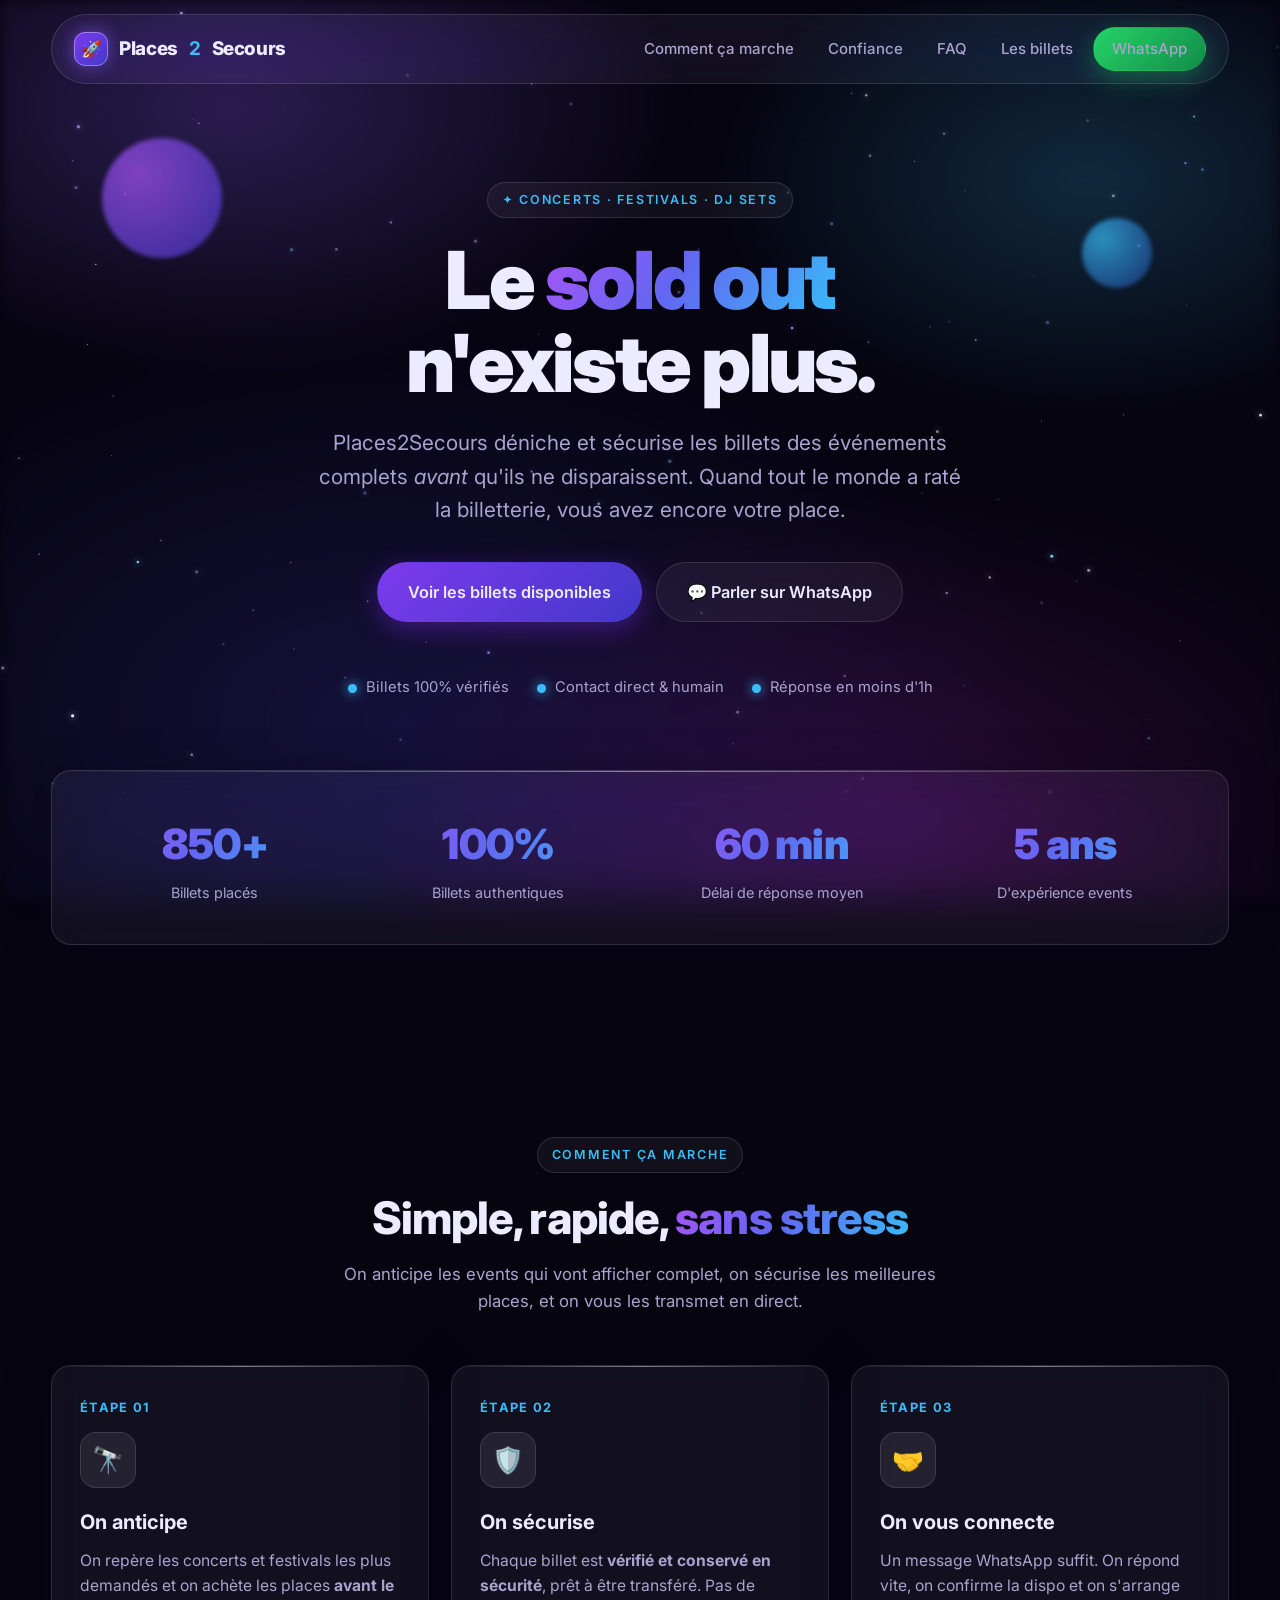
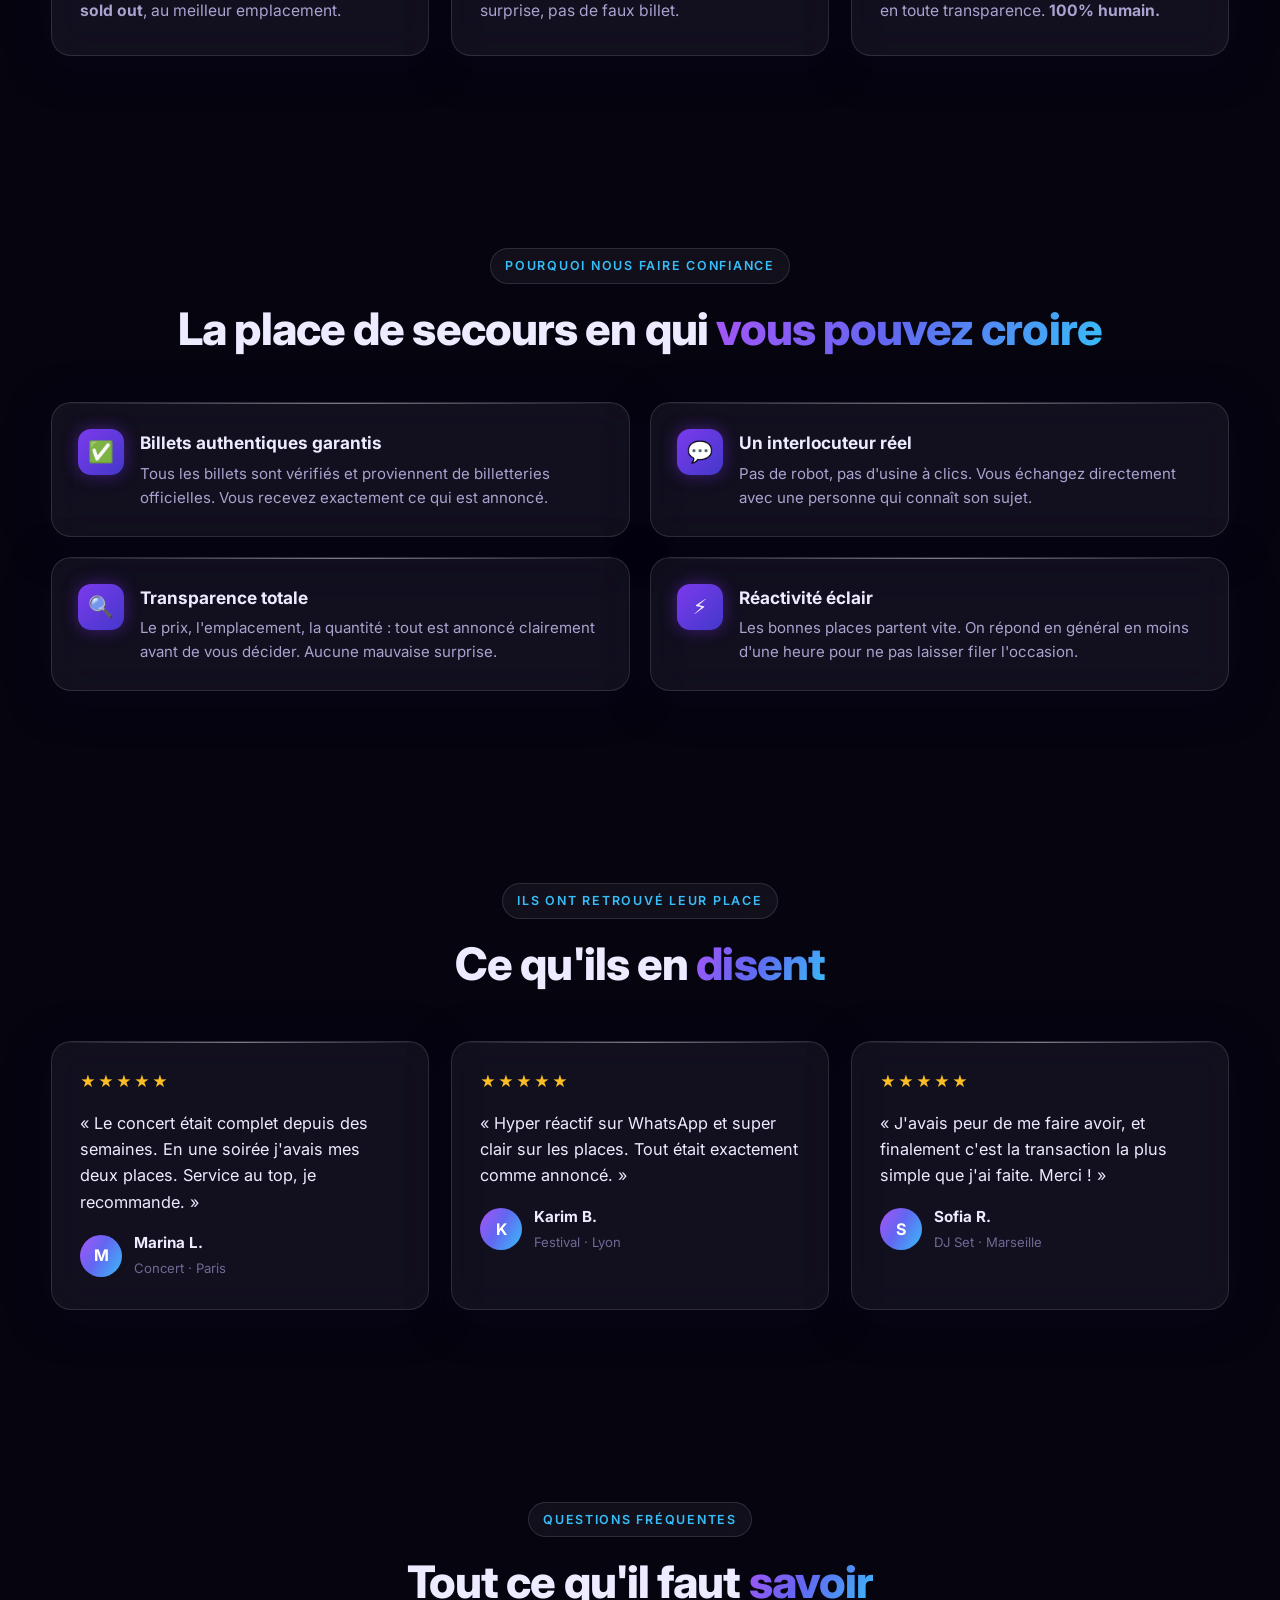
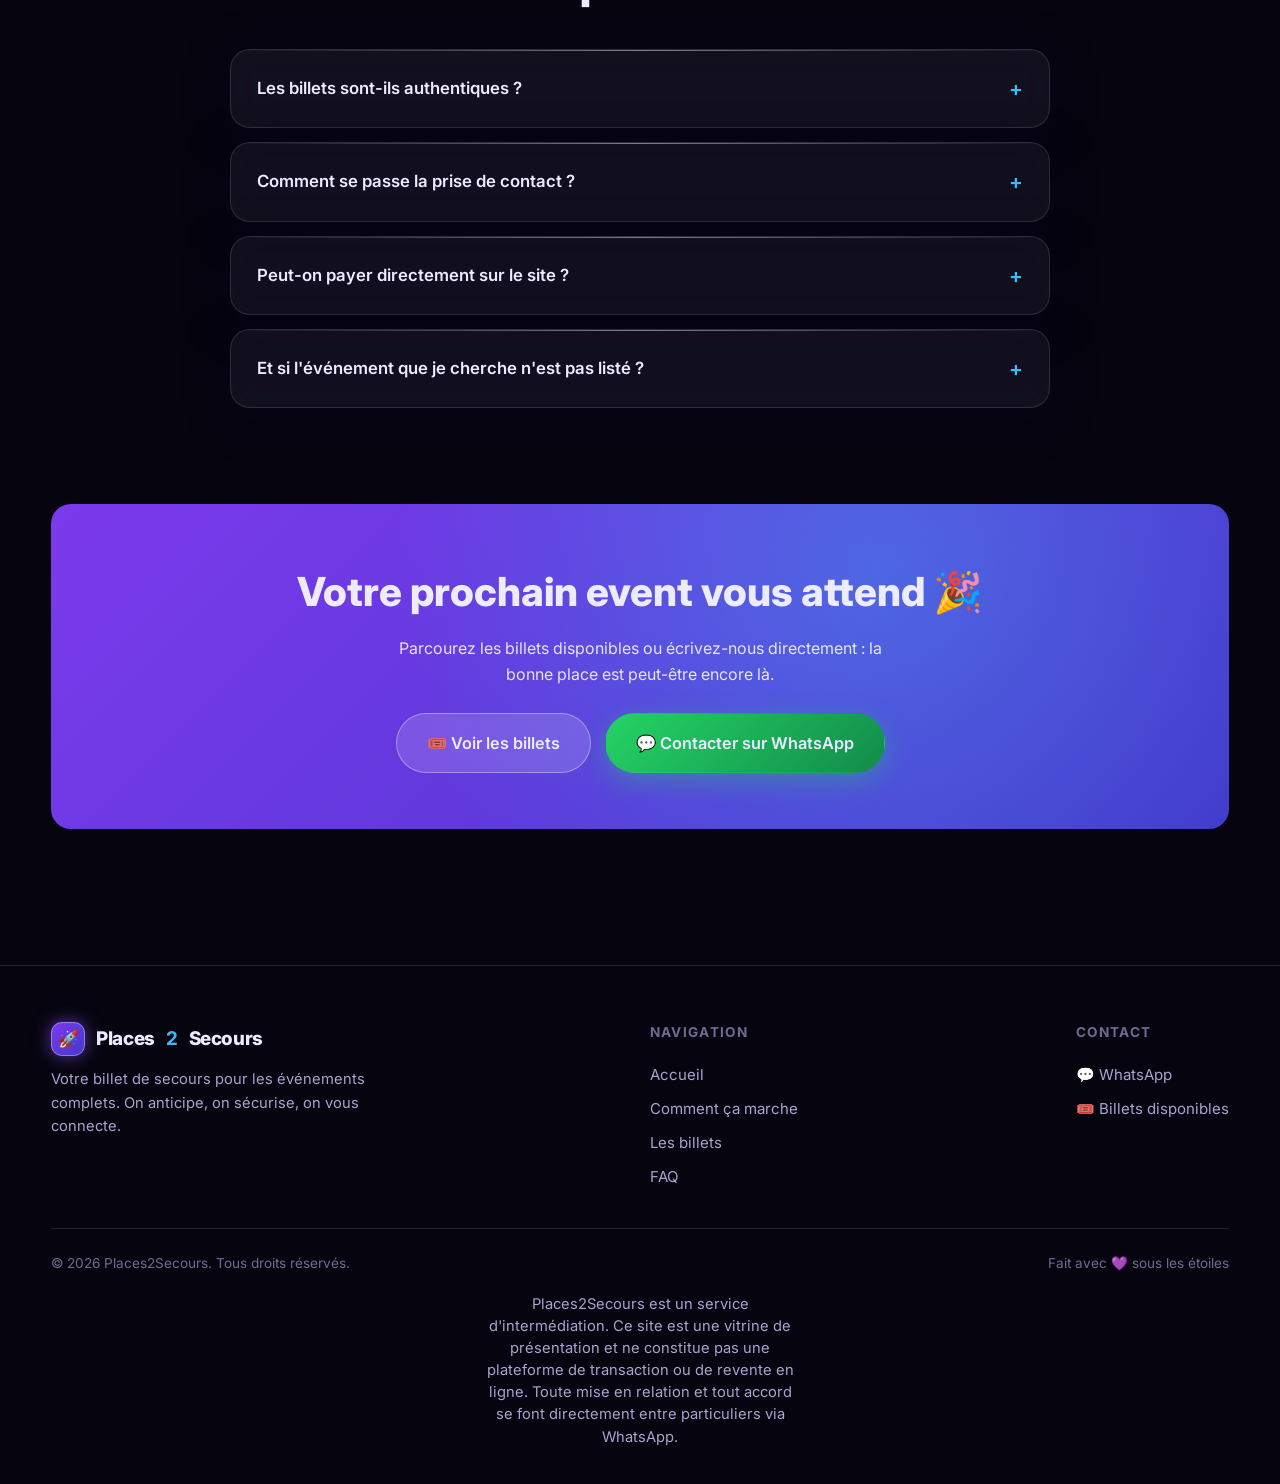
==== index.html @ 91c5e97b "Initial commit: site vitrine Places2Secours - Landing page (galaxie bleu-violet + liquid glass) - Pa" ====
<!DOCTYPE html>
<html lang="fr">
<head>
  <meta charset="UTF-8" />
  <meta name="viewport" content="width=device-width, initial-scale=1.0" />
  <title>Places2Secours — Vos billets quand c'est sold out</title>
  <meta name="description" content="Places2Secours déniche et sécurise vos billets pour les événements complets : concerts, festivals, DJ sets. Le sold out n'existe plus." />
  <link rel="preconnect" href="https://fonts.googleapis.com" />
  <link rel="preconnect" href="https://fonts.gstatic.com" crossorigin />
  <link href="https://fonts.googleapis.com/css2?family=Inter:wght@400;500;600;700;800;900&display=swap" rel="stylesheet" />
  <link rel="stylesheet" href="css/style.css" />
</head>
<body>
  <!-- Décor galaxie -->
  <canvas id="starfield"></canvas>
  <div class="nebula"></div>
  <div id="cursor-glow"></div>

  <!-- Navbar -->
  <header class="nav">
    <div class="wrap">
      <div class="nav-inner">
        <a href="index.html" class="brand">
          <span class="logo">🚀</span> Places<b>2</b>Secours
        </a>
        <nav class="nav-links">
          <a href="#how">Comment ça marche</a>
          <a href="#trust">Confiance</a>
          <a href="#faq">FAQ</a>
          <a href="billets.html">Les billets</a>
          <a class="btn btn-whatsapp" data-wa="Bonjour Places2Secours, j'aimerais avoir des infos sur vos billets disponibles 🎟️" style="padding:9px 18px">WhatsApp</a>
        </nav>
        <button class="nav-toggle" aria-label="Menu">☰</button>
      </div>
    </div>
  </header>

  <!-- Hero -->
  <section class="hero">
    <div class="wrap">
      <span class="float-orb" style="width:120px;height:120px;background:radial-gradient(circle at 30% 30%,#a855f7,#4338ca);top:40px;left:8%"></span>
      <span class="float-orb" style="width:70px;height:70px;background:radial-gradient(circle at 30% 30%,#38bdf8,#1e3a8a);top:120px;right:10%;animation-delay:-3s"></span>

      <span class="eyebrow">✦ Concerts · Festivals · DJ Sets</span>
      <h1>Le <span class="gradient-text">sold out</span><br />n'existe plus.</h1>
      <p class="lead">
        Places2Secours déniche et sécurise les billets des événements complets <em>avant</em> qu'ils
        ne disparaissent. Quand tout le monde a raté la billetterie, vous avez encore votre place.
      </p>
      <div class="hero-cta">
        <a href="billets.html" class="btn btn-primary btn-lg">Voir les billets disponibles</a>
        <a class="btn btn-glass btn-lg" data-wa="Bonjour Places2Secours 👋 je cherche des places, pouvez-vous m'aider ?">💬 Parler sur WhatsApp</a>
      </div>

      <div class="hero-badges">
        <div class="hero-badge"><span class="dot"></span> Billets 100% vérifiés</div>
        <div class="hero-badge"><span class="dot"></span> Contact direct & humain</div>
        <div class="hero-badge"><span class="dot"></span> Réponse en moins d'1h</div>
      </div>
    </div>
  </section>

  <!-- Stats -->
  <section style="padding-top:0">
    <div class="wrap">
      <div class="glass stats reveal">
        <div class="stat"><div class="val gradient-text" data-count="850" data-suffix="+">0</div><div class="lab">Billets placés</div></div>
        <div class="stat"><div class="val gradient-text" data-count="100" data-suffix="%">0</div><div class="lab">Billets authentiques</div></div>
        <div class="stat"><div class="val gradient-text" data-count="60" data-suffix=" min">0</div><div class="lab">Délai de réponse moyen</div></div>
        <div class="stat"><div class="val gradient-text" data-count="5" data-suffix=" ans">0</div><div class="lab">D'expérience events</div></div>
      </div>
    </div>
  </section>

  <!-- Comment ça marche -->
  <section id="how">
    <div class="wrap">
      <div class="text-center">
        <span class="eyebrow reveal">Comment ça marche</span>
        <h2 class="section-title reveal">Simple, rapide, <span class="gradient-text">sans stress</span></h2>
        <p class="section-sub center-block reveal">On anticipe les events qui vont afficher complet, on sécurise les meilleures places, et on vous les transmet en direct.</p>
      </div>
      <div class="grid-3">
        <div class="glass step reveal">
          <div class="num">ÉTAPE 01</div>
          <div class="ic">🔭</div>
          <h3>On anticipe</h3>
          <p>On repère les concerts et festivals les plus demandés et on achète les places <strong>avant le sold out</strong>, au meilleur emplacement.</p>
        </div>
        <div class="glass step reveal">
          <div class="num">ÉTAPE 02</div>
          <div class="ic">🛡️</div>
          <h3>On sécurise</h3>
          <p>Chaque billet est <strong>vérifié et conservé en sécurité</strong>, prêt à être transféré. Pas de surprise, pas de faux billet.</p>
        </div>
        <div class="glass step reveal">
          <div class="num">ÉTAPE 03</div>
          <div class="ic">🤝</div>
          <h3>On vous connecte</h3>
          <p>Un message WhatsApp suffit. On répond vite, on confirme la dispo et on s'arrange en toute transparence. <strong>100% humain.</strong></p>
        </div>
      </div>
    </div>
  </section>

  <!-- Pourquoi nous faire confiance -->
  <section id="trust">
    <div class="wrap">
      <div class="text-center">
        <span class="eyebrow reveal">Pourquoi nous faire confiance</span>
        <h2 class="section-title reveal">La place de secours en qui <span class="gradient-text">vous pouvez croire</span></h2>
      </div>
      <div class="grid-2">
        <div class="glass feature reveal">
          <div class="ic">✅</div>
          <div><h4>Billets authentiques garantis</h4><p>Tous les billets sont vérifiés et proviennent de billetteries officielles. Vous recevez exactement ce qui est annoncé.</p></div>
        </div>
        <div class="glass feature reveal">
          <div class="ic">💬</div>
          <div><h4>Un interlocuteur réel</h4><p>Pas de robot, pas d'usine à clics. Vous échangez directement avec une personne qui connaît son sujet.</p></div>
        </div>
        <div class="glass feature reveal">
          <div class="ic">🔍</div>
          <div><h4>Transparence totale</h4><p>Le prix, l'emplacement, la quantité : tout est annoncé clairement avant de vous décider. Aucune mauvaise surprise.</p></div>
        </div>
        <div class="glass feature reveal">
          <div class="ic">⚡</div>
          <div><h4>Réactivité éclair</h4><p>Les bonnes places partent vite. On répond en général en moins d'une heure pour ne pas laisser filer l'occasion.</p></div>
        </div>
      </div>
    </div>
  </section>

  <!-- Témoignages -->
  <section>
    <div class="wrap">
      <div class="text-center">
        <span class="eyebrow reveal">Ils ont retrouvé leur place</span>
        <h2 class="section-title reveal">Ce qu'ils en <span class="gradient-text">disent</span></h2>
      </div>
      <div class="grid-3">
        <div class="glass quote reveal">
          <div class="stars">★★★★★</div>
          <p>« Le concert était complet depuis des semaines. En une soirée j'avais mes deux places. Service au top, je recommande. »</p>
          <div class="who"><div class="av">M</div><div><b>Marina L.</b><span>Concert · Paris</span></div></div>
        </div>
        <div class="glass quote reveal">
          <div class="stars">★★★★★</div>
          <p>« Hyper réactif sur WhatsApp et super clair sur les places. Tout était exactement comme annoncé. »</p>
          <div class="who"><div class="av">K</div><div><b>Karim B.</b><span>Festival · Lyon</span></div></div>
        </div>
        <div class="glass quote reveal">
          <div class="stars">★★★★★</div>
          <p>« J'avais peur de me faire avoir, et finalement c'est la transaction la plus simple que j'ai faite. Merci ! »</p>
          <div class="who"><div class="av">S</div><div><b>Sofia R.</b><span>DJ Set · Marseille</span></div></div>
        </div>
      </div>
    </div>
  </section>

  <!-- FAQ -->
  <section id="faq">
    <div class="wrap" style="max-width:820px">
      <div class="text-center">
        <span class="eyebrow reveal">Questions fréquentes</span>
        <h2 class="section-title reveal">Tout ce qu'il faut <span class="gradient-text">savoir</span></h2>
      </div>
      <div class="faq">
        <div class="glass faq-item reveal">
          <div class="faq-q">Les billets sont-ils authentiques ? <span class="chev">+</span></div>
          <div class="faq-a">Oui. Tous les billets proviennent de billetteries officielles et sont vérifiés avant d'être proposés. Vous savez exactement quel emplacement vous obtenez.</div>
        </div>
        <div class="glass faq-item reveal">
          <div class="faq-q">Comment se passe la prise de contact ? <span class="chev">+</span></div>
          <div class="faq-a">Tout se fait par WhatsApp. Vous cliquez sur un billet, le bouton ouvre une conversation pré-remplie avec les infos de l'événement, et on s'arrange directement avec vous.</div>
        </div>
        <div class="glass faq-item reveal">
          <div class="faq-q">Peut-on payer directement sur le site ? <span class="chev">+</span></div>
          <div class="faq-a">Non. Ce site est une vitrine de présentation : aucune transaction n'a lieu en ligne. Les modalités sont convenues de personne à personne via WhatsApp.</div>
        </div>
        <div class="glass faq-item reveal">
          <div class="faq-q">Et si l'événement que je cherche n'est pas listé ? <span class="chev">+</span></div>
          <div class="faq-a">Écrivez-nous quand même sur WhatsApp ! On suit beaucoup d'événements et on peut souvent dénicher des places qui ne sont pas encore affichées ici.</div>
        </div>
      </div>
    </div>
  </section>

  <!-- CTA -->
  <section style="padding-top:0">
    <div class="wrap">
      <div class="cta-band reveal">
        <h2>Votre prochain event vous attend 🎉</h2>
        <p>Parcourez les billets disponibles ou écrivez-nous directement : la bonne place est peut-être encore là.</p>
        <div class="hero-cta">
          <a href="billets.html" class="btn btn-glass btn-lg" style="background:rgba(255,255,255,.15);border-color:rgba(255,255,255,.35)">🎟️ Voir les billets</a>
          <a class="btn btn-whatsapp btn-lg" data-wa="Bonjour Places2Secours 👋 je cherche des places pour un événement, pouvez-vous m'aider ?">💬 Contacter sur WhatsApp</a>
        </div>
      </div>
    </div>
  </section>

  <!-- Footer -->
  <footer class="footer">
    <div class="wrap">
      <div class="footer-grid">
        <div style="max-width:340px">
          <a href="index.html" class="brand"><span class="logo">🚀</span> Places<b>2</b>Secours</a>
          <p>Votre billet de secours pour les événements complets. On anticipe, on sécurise, on vous connecte.</p>
        </div>
        <div class="footer-col">
          <h5>Navigation</h5>
          <a href="index.html">Accueil</a>
          <a href="#how">Comment ça marche</a>
          <a href="billets.html">Les billets</a>
          <a href="#faq">FAQ</a>
        </div>
        <div class="footer-col">
          <h5>Contact</h5>
          <a data-wa="Bonjour Places2Secours 👋">💬 WhatsApp</a>
          <a href="billets.html">🎟️ Billets disponibles</a>
        </div>
      </div>
      <div class="footer-bottom">
        <span>© <span data-year></span> Places2Secours. Tous droits réservés.</span>
        <span>Fait avec 💜 sous les étoiles</span>
      </div>
      <p class="disclaimer">
        Places2Secours est un service d'intermédiation. Ce site est une vitrine de présentation et ne constitue pas
        une plateforme de transaction ou de revente en ligne. Toute mise en relation et tout accord se font
        directement entre particuliers via WhatsApp.
      </p>
    </div>
  </footer>

  <script src="js/main.js"></script>
</body>
</html>
---- css/style.css ----
/* =========================================================
   Places2Secours — Feuille de style globale
   Thème : galaxie bleu-violet + liquid glass
   ========================================================= */

:root {
  /* Palette galaxie */
  --bg-0: #06040f;
  --bg-1: #0b0820;
  --bg-2: #120c2e;

  --violet: #8b5cf6;
  --violet-deep: #6d28d9;
  --indigo: #4f46e5;
  --blue: #3b82f6;
  --cyan: #38bdf8;
  --magenta: #c026d3;

  /* Texte */
  --text: #ecebff;
  --text-muted: #a9a3cf;
  --text-dim: #6f6a93;

  /* Liquid glass */
  --glass-bg: rgba(255, 255, 255, 0.05);
  --glass-bg-strong: rgba(255, 255, 255, 0.08);
  --glass-border: rgba(255, 255, 255, 0.12);
  --glass-shadow: 0 8px 40px rgba(10, 5, 30, 0.55);

  --grad-primary: linear-gradient(120deg, #a855f7 0%, #6366f1 45%, #38bdf8 100%);
  --grad-violet: linear-gradient(135deg, #7c3aed 0%, #4338ca 100%);

  --radius: 20px;
  --radius-sm: 14px;
  --maxw: 1180px;

  --ease: cubic-bezier(0.22, 1, 0.36, 1);
}

* { box-sizing: border-box; margin: 0; padding: 0; }

html { scroll-behavior: smooth; }

body {
  font-family: "Inter", "Segoe UI", system-ui, -apple-system, sans-serif;
  background: var(--bg-0);
  color: var(--text);
  line-height: 1.6;
  overflow-x: hidden;
  position: relative;
  min-height: 100vh;
}

/* ---------- Décor galaxie (fixe en fond) ---------- */
#starfield {
  position: fixed;
  inset: 0;
  z-index: -3;
  display: block;
}

.nebula {
  position: fixed;
  inset: 0;
  z-index: -2;
  pointer-events: none;
  background:
    radial-gradient(ellipse 60% 50% at 18% 12%, rgba(139, 92, 246, 0.28), transparent 60%),
    radial-gradient(ellipse 50% 45% at 85% 20%, rgba(56, 189, 248, 0.20), transparent 60%),
    radial-gradient(ellipse 70% 60% at 70% 90%, rgba(192, 38, 211, 0.18), transparent 60%),
    radial-gradient(ellipse 80% 70% at 30% 80%, rgba(79, 70, 229, 0.20), transparent 65%);
  filter: blur(8px);
}

/* Halo qui suit la souris */
#cursor-glow {
  position: fixed;
  top: 0; left: 0;
  width: 480px; height: 480px;
  border-radius: 50%;
  z-index: -1;
  pointer-events: none;
  transform: translate(-50%, -50%);
  background: radial-gradient(circle, rgba(139, 92, 246, 0.16), rgba(56, 189, 248, 0.06) 40%, transparent 70%);
  transition: opacity 0.4s ease;
  will-change: transform;
  opacity: 0;
}

/* ---------- Layout ---------- */
.wrap { width: min(var(--maxw), 92vw); margin: 0 auto; }

section { padding: 96px 0; position: relative; }

.eyebrow {
  display: inline-flex;
  align-items: center;
  gap: 8px;
  font-size: 0.78rem;
  font-weight: 600;
  letter-spacing: 0.14em;
  text-transform: uppercase;
  color: var(--cyan);
  padding: 7px 14px;
  border-radius: 999px;
  border: 1px solid var(--glass-border);
  background: var(--glass-bg);
  backdrop-filter: blur(12px);
  -webkit-backdrop-filter: blur(12px);
  margin-bottom: 20px;
}

.section-title {
  font-size: clamp(1.8rem, 4vw, 2.8rem);
  font-weight: 800;
  line-height: 1.15;
  letter-spacing: -0.02em;
  margin-bottom: 16px;
}

.section-sub {
  color: var(--text-muted);
  font-size: 1.05rem;
  max-width: 620px;
}

.gradient-text {
  background: var(--grad-primary);
  -webkit-background-clip: text;
  background-clip: text;
  -webkit-text-fill-color: transparent;
}

.text-center { text-align: center; }
.center-block { margin-left: auto; margin-right: auto; }

/* ---------- Navbar ---------- */
.nav {
  position: sticky;
  top: 0;
  z-index: 100;
  padding: 14px 0;
  transition: padding 0.3s var(--ease), background 0.3s ease;
}
.nav.scrolled .nav-inner {
  background: rgba(11, 8, 32, 0.72);
  box-shadow: var(--glass-shadow);
}
.nav-inner {
  display: flex;
  align-items: center;
  justify-content: space-between;
  padding: 12px 22px;
  border-radius: 999px;
  border: 1px solid var(--glass-border);
  background: var(--glass-bg);
  backdrop-filter: blur(18px) saturate(160%);
  -webkit-backdrop-filter: blur(18px) saturate(160%);
  transition: background 0.3s ease, box-shadow 0.3s ease;
}
.brand {
  display: flex;
  align-items: center;
  gap: 11px;
  font-weight: 800;
  font-size: 1.18rem;
  letter-spacing: -0.02em;
  color: var(--text);
  text-decoration: none;
}
.brand .logo {
  width: 34px; height: 34px;
  border-radius: 11px;
  background: var(--grad-violet);
  display: grid;
  place-items: center;
  font-size: 1.05rem;
  box-shadow: 0 0 18px rgba(139, 92, 246, 0.6);
  position: relative;
}
.brand .logo::after {
  content: "";
  position: absolute; inset: 0;
  border-radius: inherit;
  border: 1px solid rgba(255,255,255,0.35);
}
.brand b { color: var(--cyan); }

.nav-links { display: flex; align-items: center; gap: 6px; }
.nav-links a {
  color: var(--text-muted);
  text-decoration: none;
  font-size: 0.94rem;
  font-weight: 500;
  padding: 8px 14px;
  border-radius: 999px;
  transition: color 0.2s, background 0.2s;
}
.nav-links a:hover { color: var(--text); background: var(--glass-bg-strong); }
.nav-links a.active { color: var(--text); }

.nav-toggle {
  display: none;
  background: none; border: none;
  color: var(--text); font-size: 1.5rem; cursor: pointer;
}

/* ---------- Buttons ---------- */
.btn {
  display: inline-flex;
  align-items: center;
  justify-content: center;
  gap: 9px;
  font-family: inherit;
  font-weight: 600;
  font-size: 0.97rem;
  padding: 13px 24px;
  border-radius: 999px;
  border: 1px solid transparent;
  cursor: pointer;
  text-decoration: none;
  color: var(--text);
  transition: transform 0.25s var(--ease), box-shadow 0.3s ease, background 0.3s;
  white-space: nowrap;
}
.btn:hover { transform: translateY(-2px); }

.btn-primary {
  background: var(--grad-violet);
  box-shadow: 0 8px 26px rgba(109, 40, 217, 0.45);
}
.btn-primary:hover { box-shadow: 0 12px 34px rgba(139, 92, 246, 0.6); }

.btn-glass {
  background: var(--glass-bg);
  border-color: var(--glass-border);
  backdrop-filter: blur(14px);
  -webkit-backdrop-filter: blur(14px);
}
.btn-glass:hover { background: var(--glass-bg-strong); border-color: rgba(255,255,255,0.25); }

.btn-whatsapp {
  background: linear-gradient(135deg, #25d366, #128c4a);
  box-shadow: 0 8px 26px rgba(37, 211, 102, 0.35);
}
.btn-whatsapp:hover { box-shadow: 0 12px 34px rgba(37, 211, 102, 0.5); }

.btn-lg { padding: 16px 30px; font-size: 1.02rem; }

/* ---------- Hero ---------- */
.hero {
  padding: 84px 0 70px;
  text-align: center;
  position: relative;
}
.hero h1 {
  font-size: clamp(2.6rem, 7vw, 5rem);
  font-weight: 900;
  line-height: 1.04;
  letter-spacing: -0.035em;
  margin-bottom: 22px;
}
.hero .lead {
  font-size: clamp(1.05rem, 2.2vw, 1.3rem);
  color: var(--text-muted);
  max-width: 660px;
  margin: 0 auto 36px;
}
.hero-cta { display: flex; gap: 14px; justify-content: center; flex-wrap: wrap; }

.hero-badges {
  display: flex;
  gap: 28px;
  justify-content: center;
  flex-wrap: wrap;
  margin-top: 54px;
}
.hero-badge {
  display: flex;
  align-items: center;
  gap: 9px;
  color: var(--text-muted);
  font-size: 0.92rem;
}
.hero-badge .dot {
  width: 9px; height: 9px; border-radius: 50%;
  background: var(--cyan);
  box-shadow: 0 0 12px var(--cyan);
}

/* Vaisseau / planète flottante en hero */
.float-orb {
  position: absolute;
  border-radius: 50%;
  filter: blur(2px);
  opacity: 0.7;
  animation: float 9s ease-in-out infinite;
  pointer-events: none;
}

@keyframes float {
  0%, 100% { transform: translateY(0) }
  50% { transform: translateY(-22px) }
}

/* ---------- Glass card générique ---------- */
.glass {
  background: var(--glass-bg);
  border: 1px solid var(--glass-border);
  border-radius: var(--radius);
  backdrop-filter: blur(20px) saturate(150%);
  -webkit-backdrop-filter: blur(20px) saturate(150%);
  box-shadow: var(--glass-shadow);
  position: relative;
  overflow: hidden;
}
/* reflet liquid glass */
.glass::before {
  content: "";
  position: absolute;
  top: 0; left: 0; right: 0;
  height: 1px;
  background: linear-gradient(90deg, transparent, rgba(255,255,255,0.45), transparent);
}

/* ---------- Steps "Comment ça marche" ---------- */
.grid-3 {
  display: grid;
  grid-template-columns: repeat(3, 1fr);
  gap: 22px;
  margin-top: 50px;
}
.step {
  padding: 32px 28px;
  transition: transform 0.4s var(--ease), border-color 0.3s;
}
.step:hover { transform: translateY(-6px); border-color: rgba(139,92,246,0.5); }
.step .num {
  font-size: 0.8rem;
  font-weight: 700;
  letter-spacing: 0.1em;
  color: var(--cyan);
}
.step .ic {
  width: 56px; height: 56px;
  border-radius: 16px;
  display: grid; place-items: center;
  font-size: 1.6rem;
  margin: 14px 0 18px;
  background: var(--glass-bg-strong);
  border: 1px solid var(--glass-border);
}
.step h3 { font-size: 1.25rem; margin-bottom: 10px; font-weight: 700; }
.step p { color: var(--text-muted); font-size: 0.98rem; }

/* ---------- Stats ---------- */
.stats {
  display: grid;
  grid-template-columns: repeat(4, 1fr);
  gap: 18px;
  padding: 40px 30px;
  text-align: center;
}
.stat .val {
  font-size: clamp(1.8rem, 4vw, 2.6rem);
  font-weight: 900;
  letter-spacing: -0.02em;
}
.stat .lab { color: var(--text-muted); font-size: 0.9rem; margin-top: 4px; }

/* ---------- Trust / features ---------- */
.grid-2 {
  display: grid;
  grid-template-columns: repeat(2, 1fr);
  gap: 20px;
  margin-top: 46px;
}
.feature {
  display: flex;
  gap: 16px;
  padding: 26px;
  transition: transform 0.35s var(--ease), border-color 0.3s;
}
.feature:hover { transform: translateY(-4px); border-color: rgba(56,189,248,0.45); }
.feature .ic {
  flex: 0 0 auto;
  width: 46px; height: 46px;
  border-radius: 13px;
  display: grid; place-items: center;
  font-size: 1.3rem;
  background: var(--grad-violet);
  box-shadow: 0 0 16px rgba(109,40,217,0.5);
}
.feature h4 { font-size: 1.08rem; margin-bottom: 5px; }
.feature p { color: var(--text-muted); font-size: 0.94rem; }

/* ---------- Testimonials ---------- */
.quote {
  padding: 28px;
  display: flex;
  flex-direction: column;
  gap: 16px;
  transition: transform 0.35s var(--ease);
}
.quote:hover { transform: translateY(-5px); }
.quote p { font-size: 1.02rem; color: var(--text); }
.quote .who { display: flex; align-items: center; gap: 12px; }
.quote .av {
  width: 42px; height: 42px; border-radius: 50%;
  background: var(--grad-primary);
  display: grid; place-items: center;
  font-weight: 700; color: #fff;
}
.quote .who b { display: block; font-size: 0.95rem; }
.quote .who span { font-size: 0.82rem; color: var(--text-dim); }
.stars { color: #fbbf24; font-size: 0.95rem; letter-spacing: 2px; }

/* ---------- FAQ ---------- */
.faq { margin-top: 40px; display: flex; flex-direction: column; gap: 14px; }
.faq-item { padding: 0 26px; cursor: pointer; }
.faq-q {
  display: flex; justify-content: space-between; align-items: center;
  padding: 22px 0;
  font-weight: 600; font-size: 1.05rem;
}
.faq-q .chev { transition: transform 0.3s var(--ease); color: var(--cyan); font-size: 1.3rem; }
.faq-item.open .faq-q .chev { transform: rotate(45deg); }
.faq-a {
  max-height: 0; overflow: hidden;
  color: var(--text-muted);
  transition: max-height 0.4s var(--ease), padding 0.3s ease;
}
.faq-item.open .faq-a { max-height: 260px; padding-bottom: 22px; }

/* ---------- CTA band ---------- */
.cta-band {
  padding: 56px 40px;
  text-align: center;
  background: var(--grad-violet);
  border-radius: var(--radius);
  position: relative;
  overflow: hidden;
}
.cta-band::after {
  content: "";
  position: absolute; inset: 0;
  background: radial-gradient(circle at 70% 20%, rgba(56,189,248,0.35), transparent 55%);
}
.cta-band > * { position: relative; z-index: 1; }
.cta-band h2 { font-size: clamp(1.7rem, 4vw, 2.5rem); font-weight: 800; margin-bottom: 12px; }
.cta-band p { color: rgba(255,255,255,0.85); max-width: 520px; margin: 0 auto 26px; }

/* ---------- Footer ---------- */
.footer {
  padding: 56px 0 36px;
  border-top: 1px solid var(--glass-border);
  margin-top: 40px;
}
.footer-grid {
  display: flex;
  justify-content: space-between;
  flex-wrap: wrap;
  gap: 30px;
  margin-bottom: 34px;
}
.footer-grid .brand { margin-bottom: 12px; }
.footer p { color: var(--text-muted); font-size: 0.92rem; max-width: 320px; }
.footer-col h5 { font-size: 0.85rem; text-transform: uppercase; letter-spacing: 0.1em; color: var(--text-dim); margin-bottom: 14px; }
.footer-col a { display: block; color: var(--text-muted); text-decoration: none; font-size: 0.94rem; padding: 5px 0; transition: color 0.2s; }
.footer-col a:hover { color: var(--cyan); }
.footer-bottom {
  display: flex; justify-content: space-between; flex-wrap: wrap; gap: 12px;
  padding-top: 24px;
  border-top: 1px solid var(--glass-border);
  color: var(--text-dim); font-size: 0.85rem;
}
.disclaimer {
  margin-top: 18px;
  font-size: 0.8rem;
  color: var(--text-dim);
  text-align: center;
  max-width: 720px;
  margin-left: auto; margin-right: auto;
  line-height: 1.5;
}

/* =========================================================
   PAGE BILLETS
   ========================================================= */
.page-head {
  padding: 70px 0 30px;
  text-align: center;
}
.page-head h1 {
  font-size: clamp(2.2rem, 5vw, 3.4rem);
  font-weight: 900;
  letter-spacing: -0.03em;
  margin-bottom: 14px;
}
.page-head p { color: var(--text-muted); max-width: 560px; margin: 0 auto; }

.filters {
  display: flex;
  gap: 10px;
  justify-content: center;
  flex-wrap: wrap;
  margin: 30px 0 50px;
}
.chip {
  padding: 9px 18px;
  border-radius: 999px;
  border: 1px solid var(--glass-border);
  background: var(--glass-bg);
  color: var(--text-muted);
  font-size: 0.9rem;
  cursor: pointer;
  transition: all 0.25s;
  backdrop-filter: blur(10px);
}
.chip:hover { color: var(--text); border-color: rgba(139,92,246,0.5); }
.chip.active { background: var(--grad-violet); color: #fff; border-color: transparent; }

.tickets-grid {
  display: grid;
  grid-template-columns: repeat(auto-fill, minmax(310px, 1fr));
  gap: 26px;
  padding-bottom: 60px;
}

/* Carte billet avec tilt 3D */
.ticket {
  border-radius: var(--radius);
  overflow: hidden;
  cursor: pointer;
  border: 1px solid var(--glass-border);
  background: var(--glass-bg);
  backdrop-filter: blur(16px);
  -webkit-backdrop-filter: blur(16px);
  transition: transform 0.2s var(--ease), box-shadow 0.3s ease, border-color 0.3s;
  transform-style: preserve-3d;
  will-change: transform;
  position: relative;
}
.ticket:hover {
  border-color: rgba(139,92,246,0.6);
  box-shadow: 0 22px 50px rgba(20,8,50,0.6), 0 0 30px rgba(139,92,246,0.25);
}
.ticket-banner {
  height: 168px;
  position: relative;
  display: flex;
  align-items: flex-end;
  padding: 18px;
  overflow: hidden;
}
.ticket-banner .glare {
  position: absolute; inset: 0;
  background: linear-gradient(125deg, rgba(255,255,255,0.25), transparent 40%);
  opacity: 0; transition: opacity 0.3s;
}
.ticket:hover .ticket-banner .glare { opacity: 1; }
.ticket-banner .tag {
  position: absolute; top: 14px; right: 14px;
  font-size: 0.72rem; font-weight: 700;
  padding: 6px 12px; border-radius: 999px;
  background: rgba(0,0,0,0.4);
  border: 1px solid rgba(255,255,255,0.25);
  backdrop-filter: blur(8px);
  letter-spacing: 0.04em;
}
.ticket-banner .tag.hot { background: rgba(239,68,68,0.35); border-color: rgba(248,113,113,0.6); }
.ticket-banner h3 {
  font-size: 1.5rem; font-weight: 800; line-height: 1.1;
  text-shadow: 0 2px 18px rgba(0,0,0,0.5);
  position: relative; z-index: 1;
}
.ticket-body { padding: 20px; }
.ticket-meta { display: flex; flex-direction: column; gap: 9px; margin-bottom: 18px; }
.ticket-meta .row { display: flex; align-items: center; gap: 10px; color: var(--text-muted); font-size: 0.92rem; }
.ticket-meta .row .i { width: 18px; text-align: center; opacity: 0.8; }
.ticket-foot { display: flex; align-items: center; justify-content: space-between; }
.ticket-price { font-size: 0.82rem; color: var(--text-dim); }
.ticket-price b { display: block; font-size: 1.15rem; color: var(--text); font-weight: 700; }
.ticket .see {
  font-size: 0.86rem; font-weight: 600; color: var(--cyan);
  display: inline-flex; align-items: center; gap: 6px;
  transition: gap 0.25s;
}
.ticket:hover .see { gap: 11px; }

/* ---------- Modal ---------- */
.modal-overlay {
  position: fixed; inset: 0; z-index: 200;
  display: none;
  align-items: center;
  justify-content: center;
  padding: 20px;
  background: rgba(4, 2, 14, 0.7);
  backdrop-filter: blur(8px);
  -webkit-backdrop-filter: blur(8px);
  opacity: 0;
  transition: opacity 0.3s ease;
}
.modal-overlay.show { display: flex; opacity: 1; }
.modal {
  width: min(560px, 100%);
  max-height: 90vh;
  overflow-y: auto;
  border-radius: 24px;
  border: 1px solid var(--glass-border);
  background: rgba(18, 12, 46, 0.85);
  backdrop-filter: blur(28px) saturate(160%);
  -webkit-backdrop-filter: blur(28px) saturate(160%);
  box-shadow: 0 30px 80px rgba(0,0,0,0.6);
  transform: translateY(24px) scale(0.97);
  transition: transform 0.4s var(--ease);
  position: relative;
}
.modal-overlay.show .modal { transform: translateY(0) scale(1); }
.modal-banner {
  height: 180px;
  display: flex; align-items: flex-end;
  padding: 22px;
  position: relative;
}
.modal-close {
  position: absolute; top: 16px; right: 16px;
  width: 38px; height: 38px; border-radius: 50%;
  background: rgba(0,0,0,0.4);
  border: 1px solid rgba(255,255,255,0.2);
  color: #fff; font-size: 1.2rem; cursor: pointer;
  display: grid; place-items: center;
  transition: background 0.2s, transform 0.2s;
  backdrop-filter: blur(8px);
  z-index: 2;
}
.modal-close:hover { background: rgba(0,0,0,0.65); transform: rotate(90deg); }
.modal-banner h2 { font-size: 1.9rem; font-weight: 800; text-shadow: 0 2px 18px rgba(0,0,0,0.55); position: relative; z-index: 1; }
.modal-body { padding: 26px; }
.modal-tags { display: flex; gap: 8px; flex-wrap: wrap; margin-bottom: 20px; }
.modal-tags .t {
  font-size: 0.76rem; font-weight: 600;
  padding: 6px 12px; border-radius: 999px;
  background: var(--glass-bg-strong); border: 1px solid var(--glass-border);
  color: var(--text-muted);
}
.modal-details { display: grid; grid-template-columns: 1fr 1fr; gap: 14px; margin-bottom: 22px; }
.detail {
  padding: 14px 16px;
  border-radius: var(--radius-sm);
  background: var(--glass-bg);
  border: 1px solid var(--glass-border);
}
.detail .k { font-size: 0.74rem; text-transform: uppercase; letter-spacing: 0.08em; color: var(--text-dim); margin-bottom: 4px; }
.detail .v { font-weight: 600; font-size: 1rem; }
.modal-desc { color: var(--text-muted); font-size: 0.96rem; margin-bottom: 24px; line-height: 1.65; }
.modal-actions { display: flex; flex-direction: column; gap: 10px; }
.modal-note { font-size: 0.8rem; color: var(--text-dim); text-align: center; margin-top: 4px; }

/* ---------- Reveal au scroll ---------- */
.reveal { opacity: 0; transform: translateY(28px); transition: opacity 0.7s var(--ease), transform 0.7s var(--ease); }
.reveal.in { opacity: 1; transform: none; }

/* ---------- Responsive ---------- */
@media (max-width: 900px) {
  .grid-3 { grid-template-columns: 1fr; }
  .grid-2 { grid-template-columns: 1fr; }
  .stats { grid-template-columns: repeat(2, 1fr); }
  section { padding: 70px 0; }
}
@media (max-width: 680px) {
  .nav-links {
    position: absolute;
    top: calc(100% + 10px);
    right: 4vw;
    left: 4vw;
    flex-direction: column;
    align-items: stretch;
    gap: 4px;
    padding: 14px;
    border-radius: var(--radius);
    background: rgba(11,8,32,0.95);
    border: 1px solid var(--glass-border);
    backdrop-filter: blur(20px);
    display: none;
  }
  .nav-links.open { display: flex; }
  .nav-links a { padding: 12px 14px; }
  .nav-toggle { display: block; }
  .modal-details { grid-template-columns: 1fr; }
  .hero-badges { gap: 16px; }
  .footer-bottom { flex-direction: column; }
}

@media (prefers-reduced-motion: reduce) {
  * { animation: none !important; transition: none !important; }
  .reveal { opacity: 1; transform: none; }
}
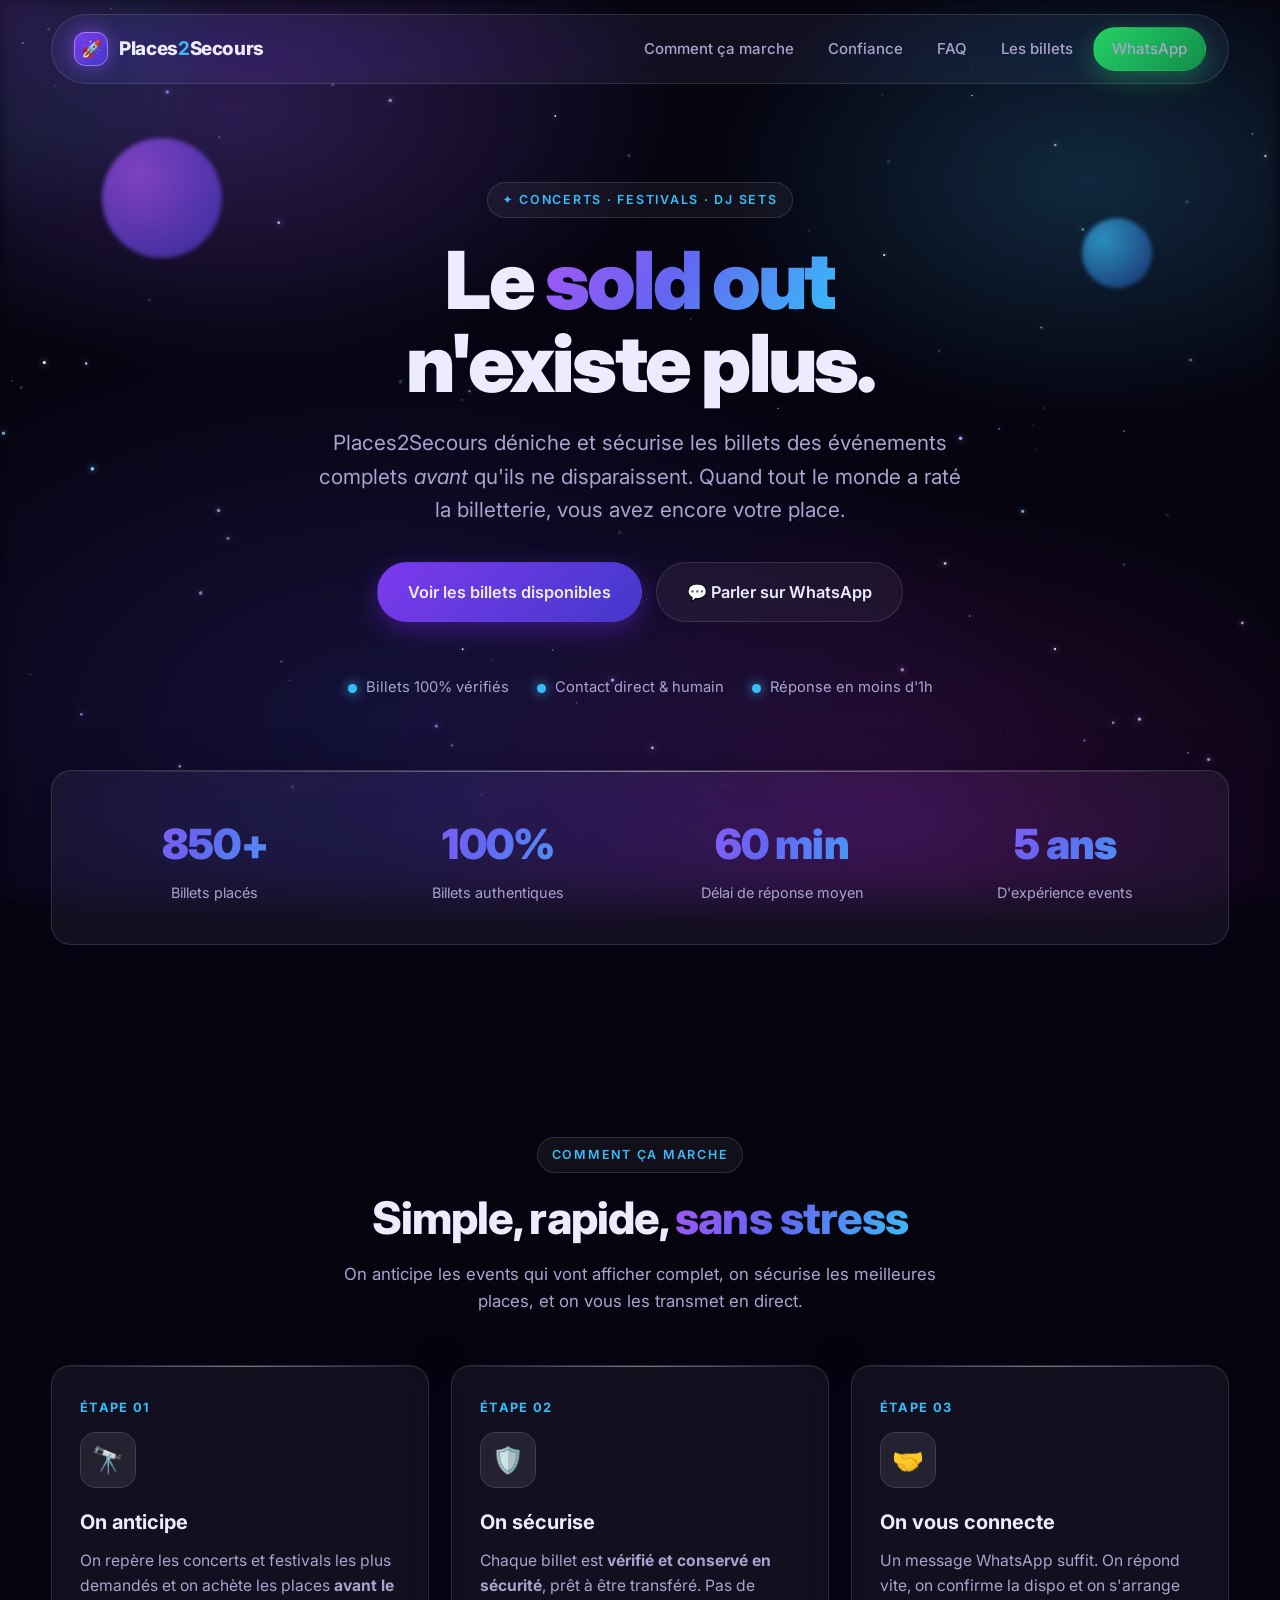
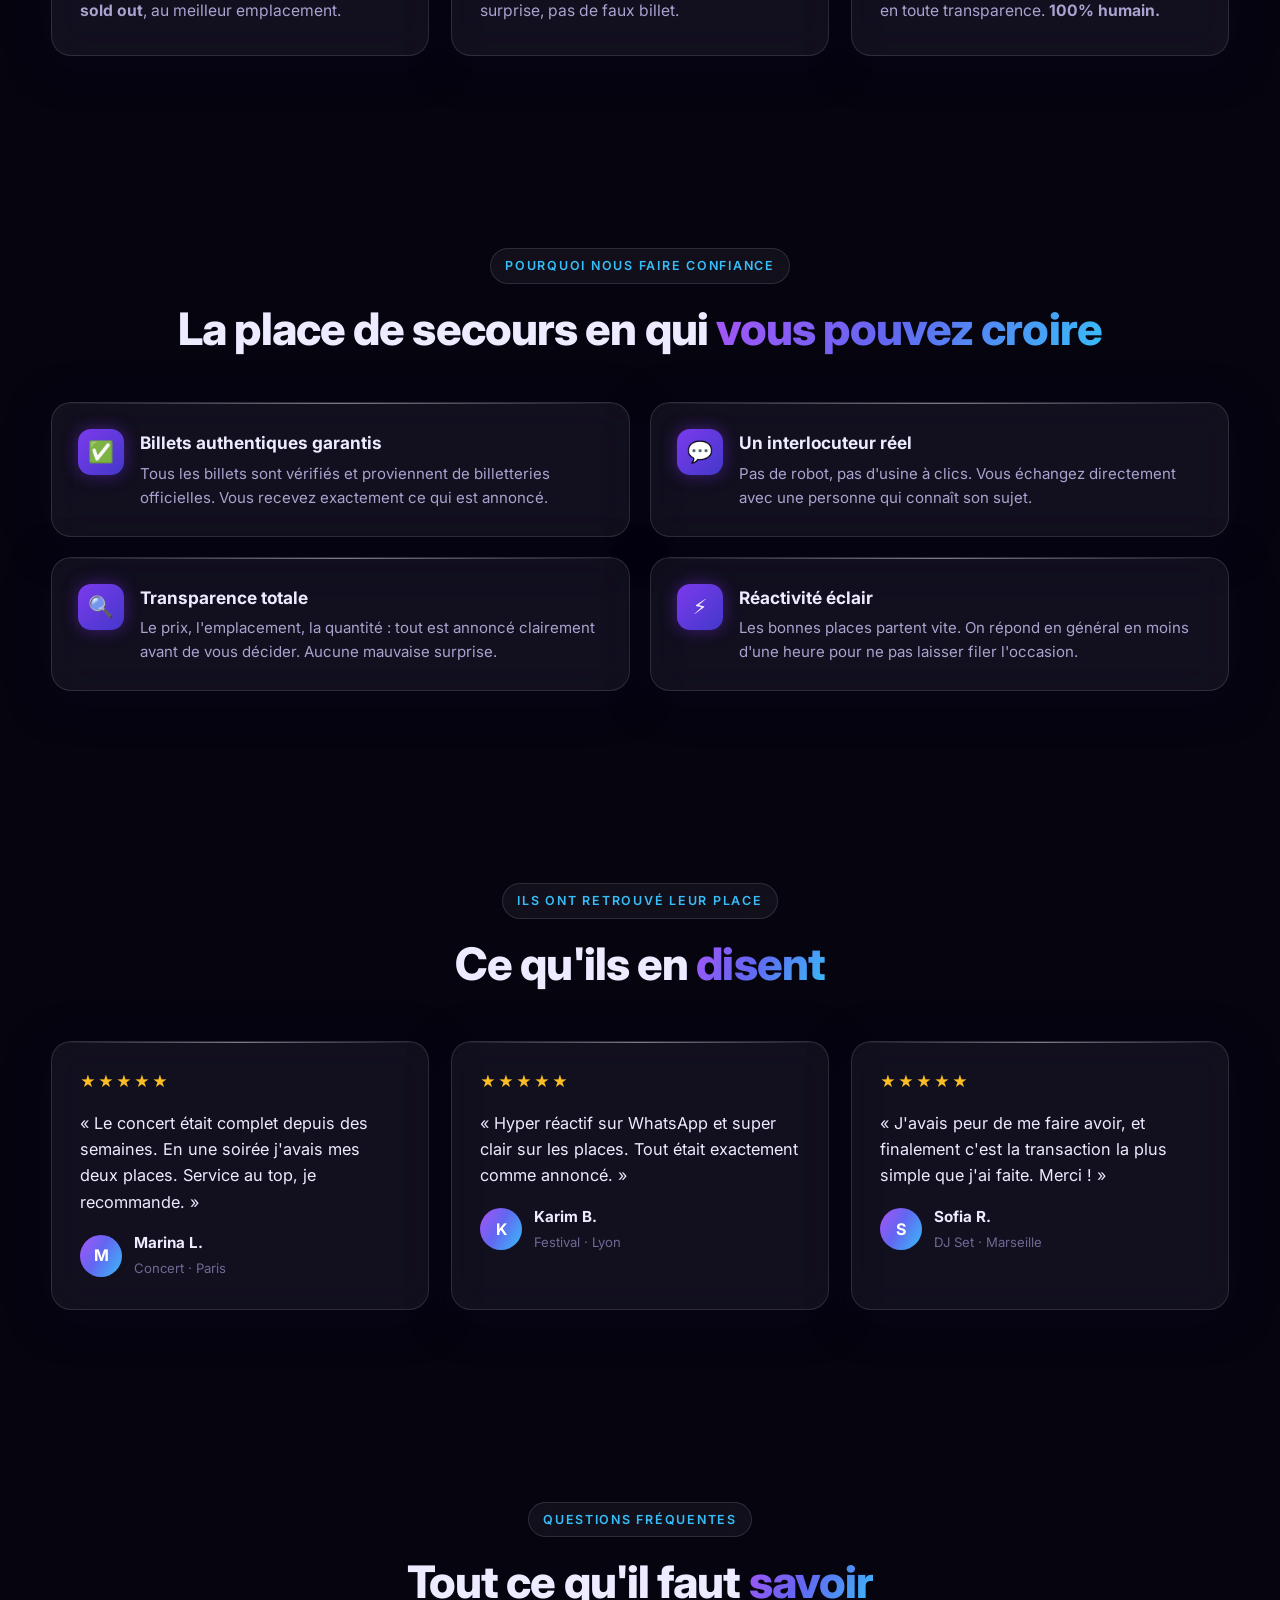
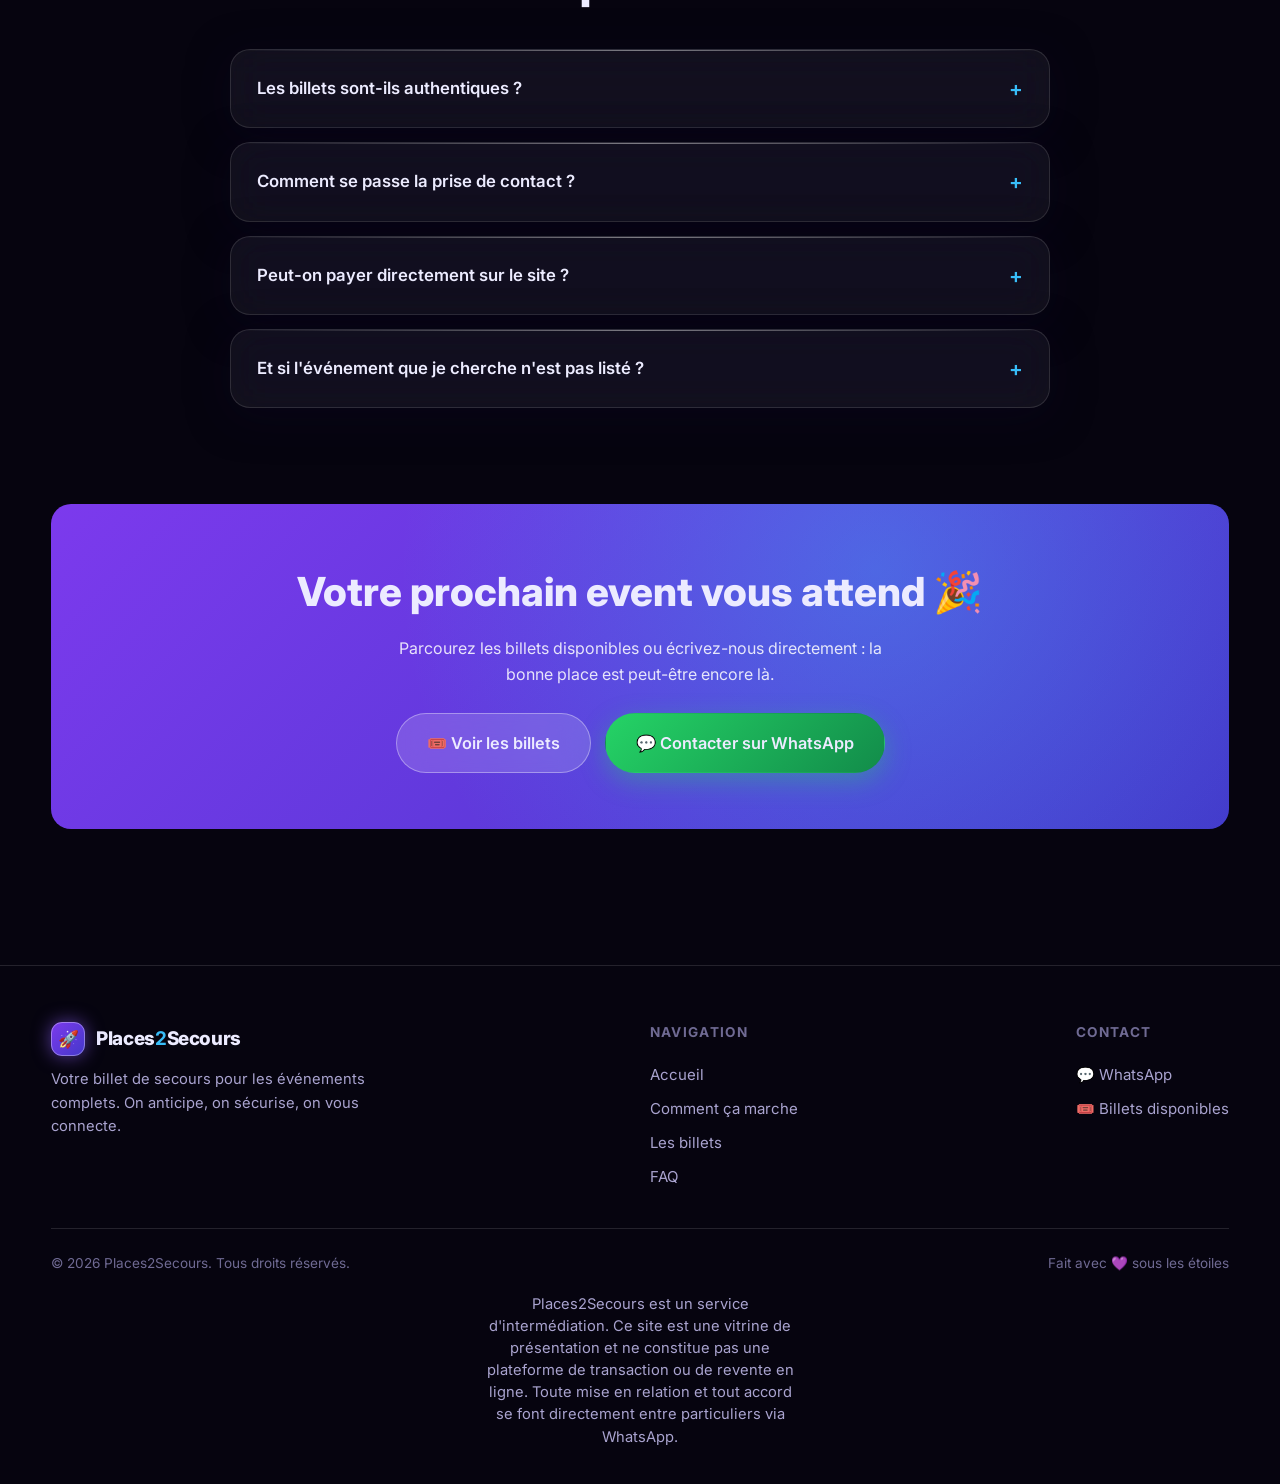
==== commit 4cced589: "Fix nom collé Places2Secours + responsive mobile - Regroupe le nom dans un span (le gap flex ajoutai" ====
--- a/index.html
+++ b/index.html
@@ -21,7 +21,7 @@
     <div class="wrap">
       <div class="nav-inner">
         <a href="index.html" class="brand">
-          <span class="logo">🚀</span> Places<b>2</b>Secours
+          <span class="logo">🚀</span><span class="brand-name">Places<b>2</b>Secours</span>
         </a>
         <nav class="nav-links">
           <a href="#how">Comment ça marche</a>
@@ -205,7 +205,7 @@
     <div class="wrap">
       <div class="footer-grid">
         <div style="max-width:340px">
-          <a href="index.html" class="brand"><span class="logo">🚀</span> Places<b>2</b>Secours</a>
+          <a href="index.html" class="brand"><span class="logo">🚀</span><span class="brand-name">Places<b>2</b>Secours</span></a>
           <p>Votre billet de secours pour les événements complets. On anticipe, on sécurise, on vous connecte.</p>
         </div>
         <div class="footer-col">
--- a/css/style.css
+++ b/css/style.css
@@ -522,7 +522,7 @@
 
 .tickets-grid {
   display: grid;
-  grid-template-columns: repeat(auto-fill, minmax(310px, 1fr));
+  grid-template-columns: repeat(auto-fill, minmax(min(290px, 100%), 1fr));
   gap: 26px;
   padding-bottom: 60px;
 }
@@ -655,6 +655,7 @@
 .detail .v { font-weight: 600; font-size: 1rem; }
 .modal-desc { color: var(--text-muted); font-size: 0.96rem; margin-bottom: 24px; line-height: 1.65; }
 .modal-actions { display: flex; flex-direction: column; gap: 10px; }
+.modal-actions .btn { white-space: normal; text-align: center; }
 .modal-note { font-size: 0.8rem; color: var(--text-dim); text-align: center; margin-top: 4px; }
 
 /* ---------- Reveal au scroll ---------- */
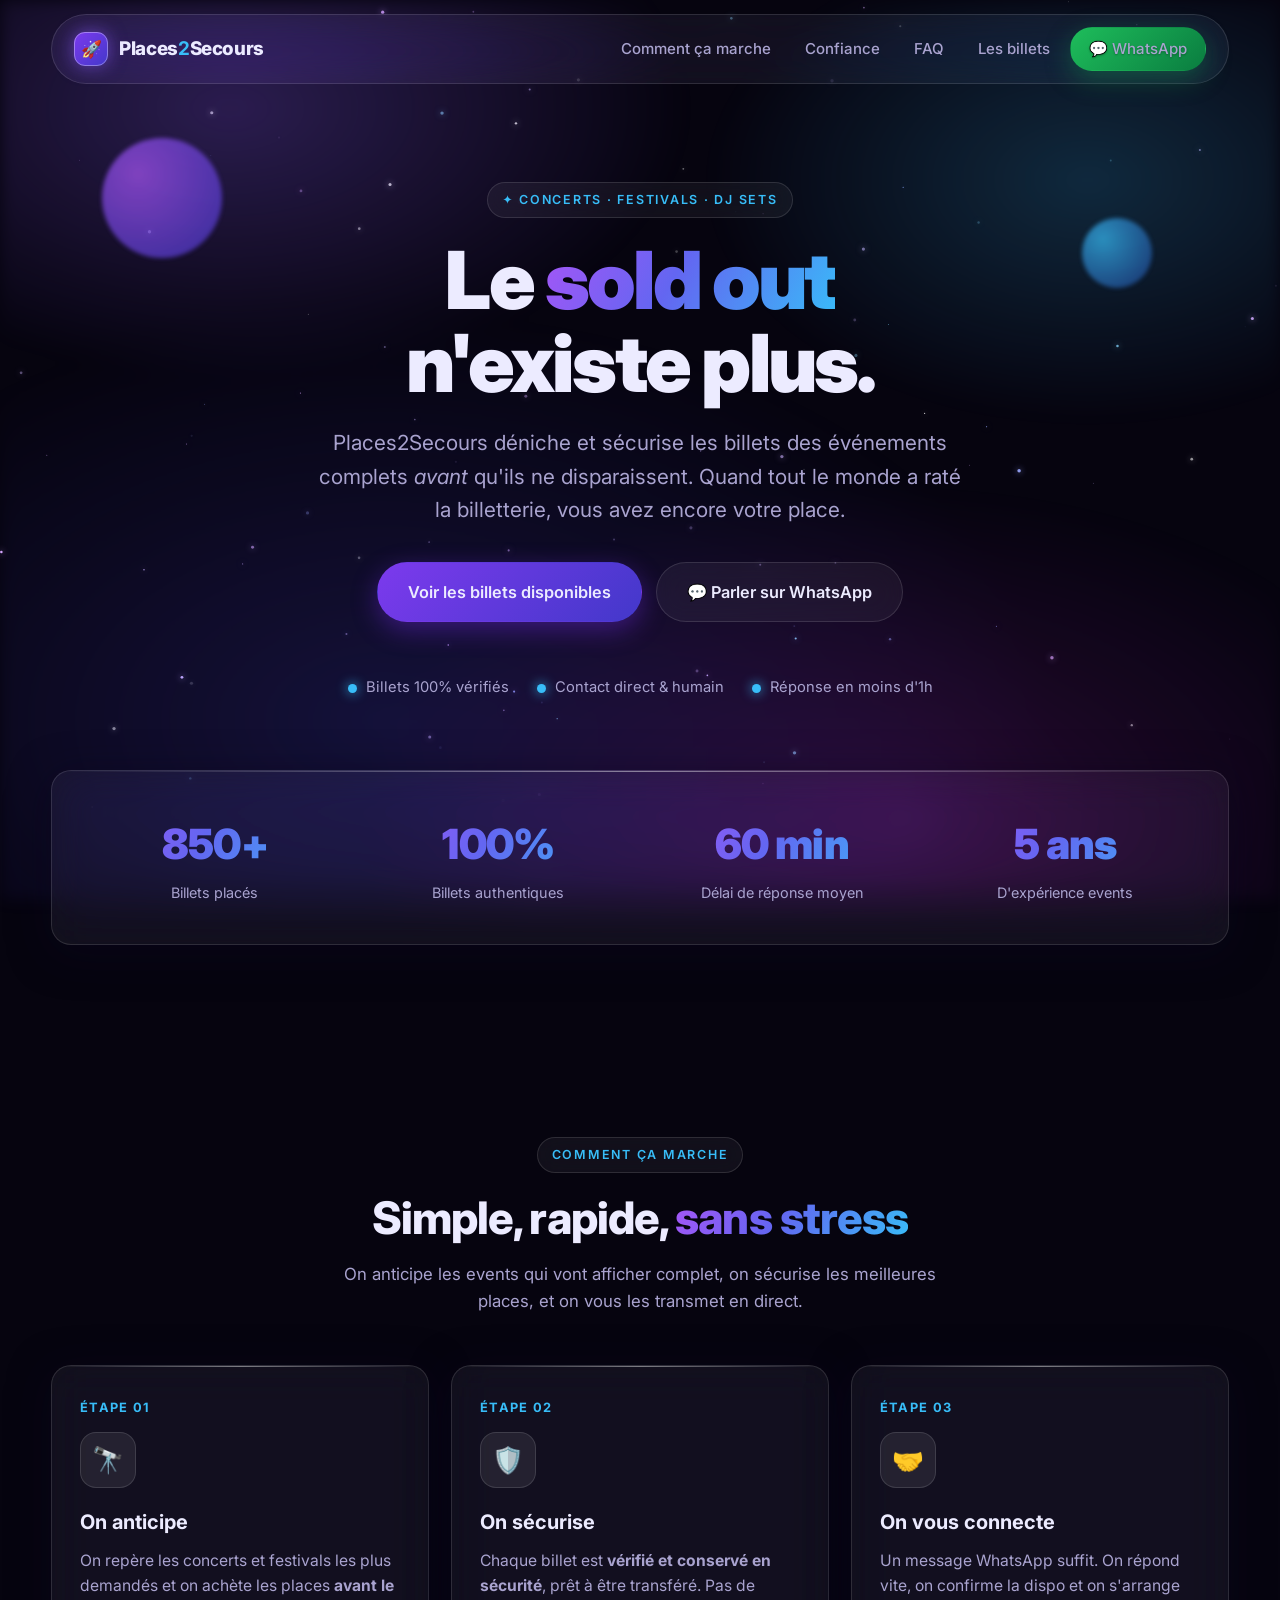
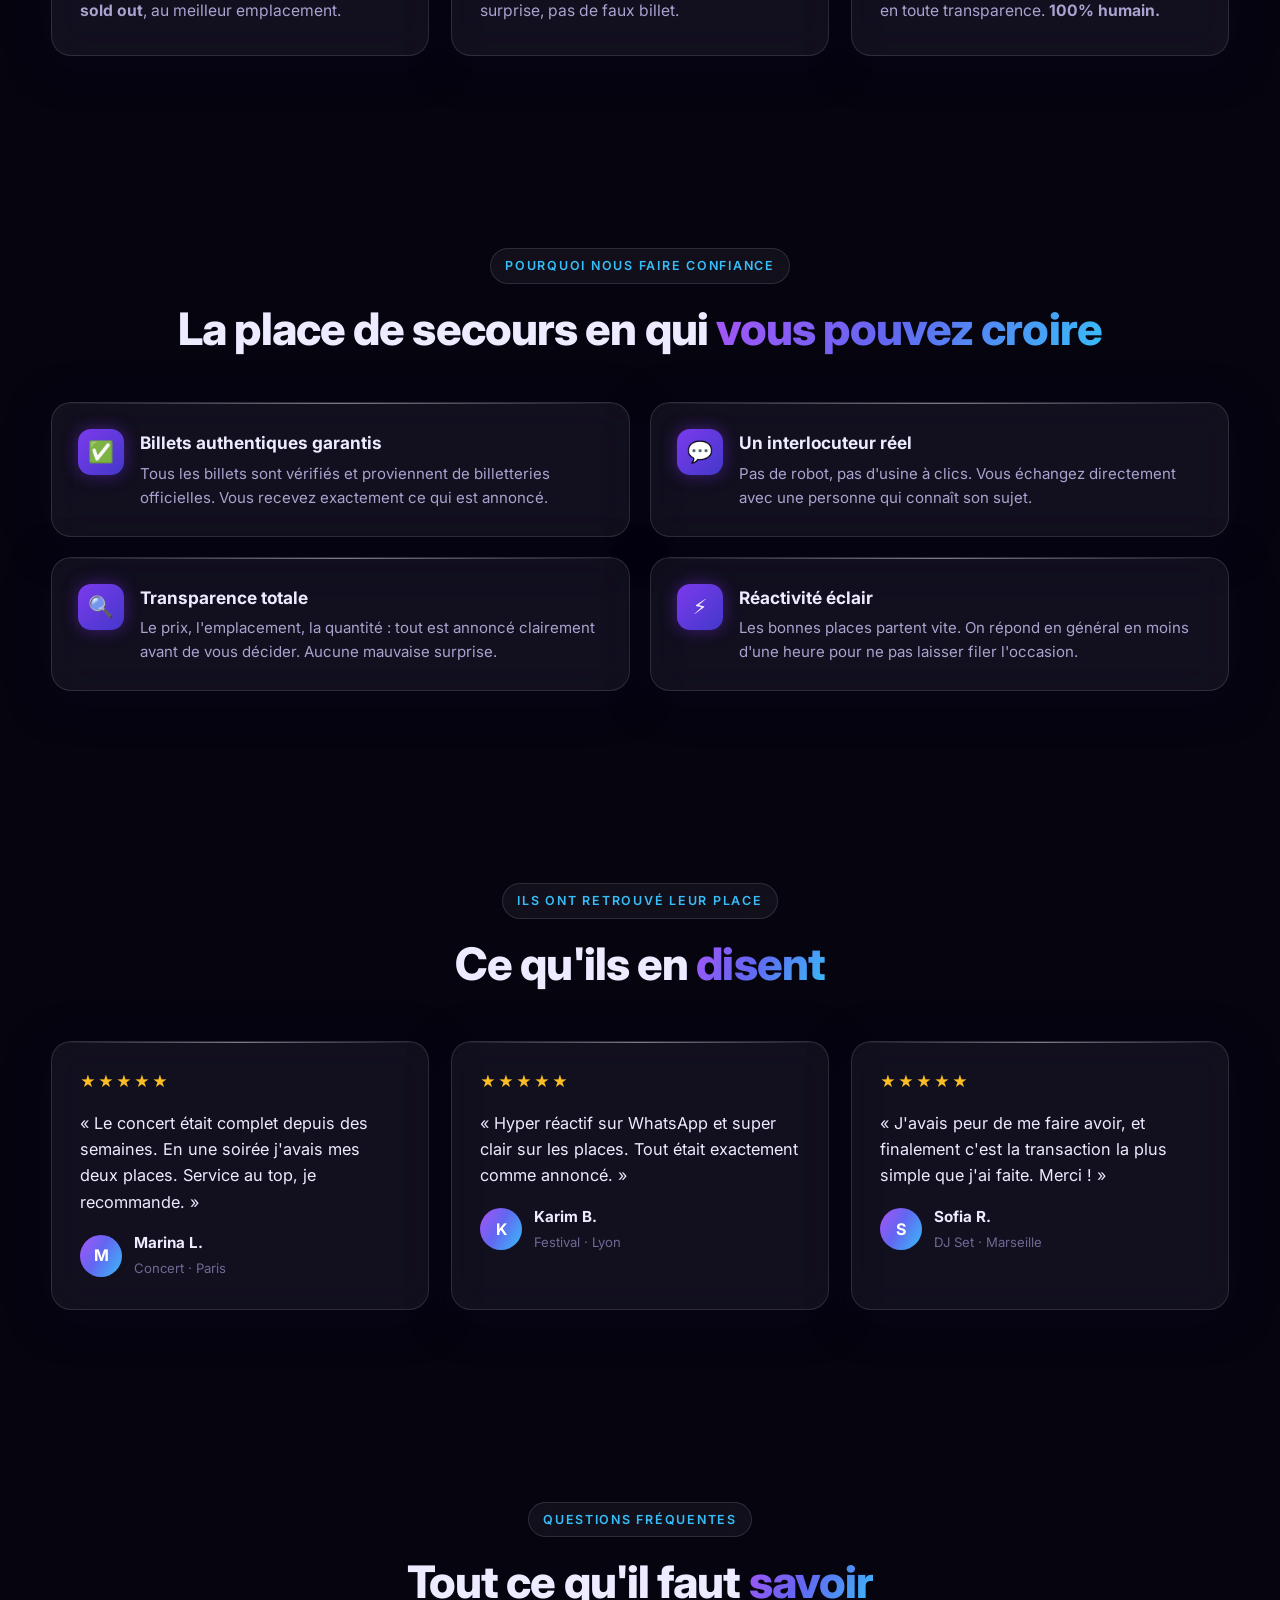
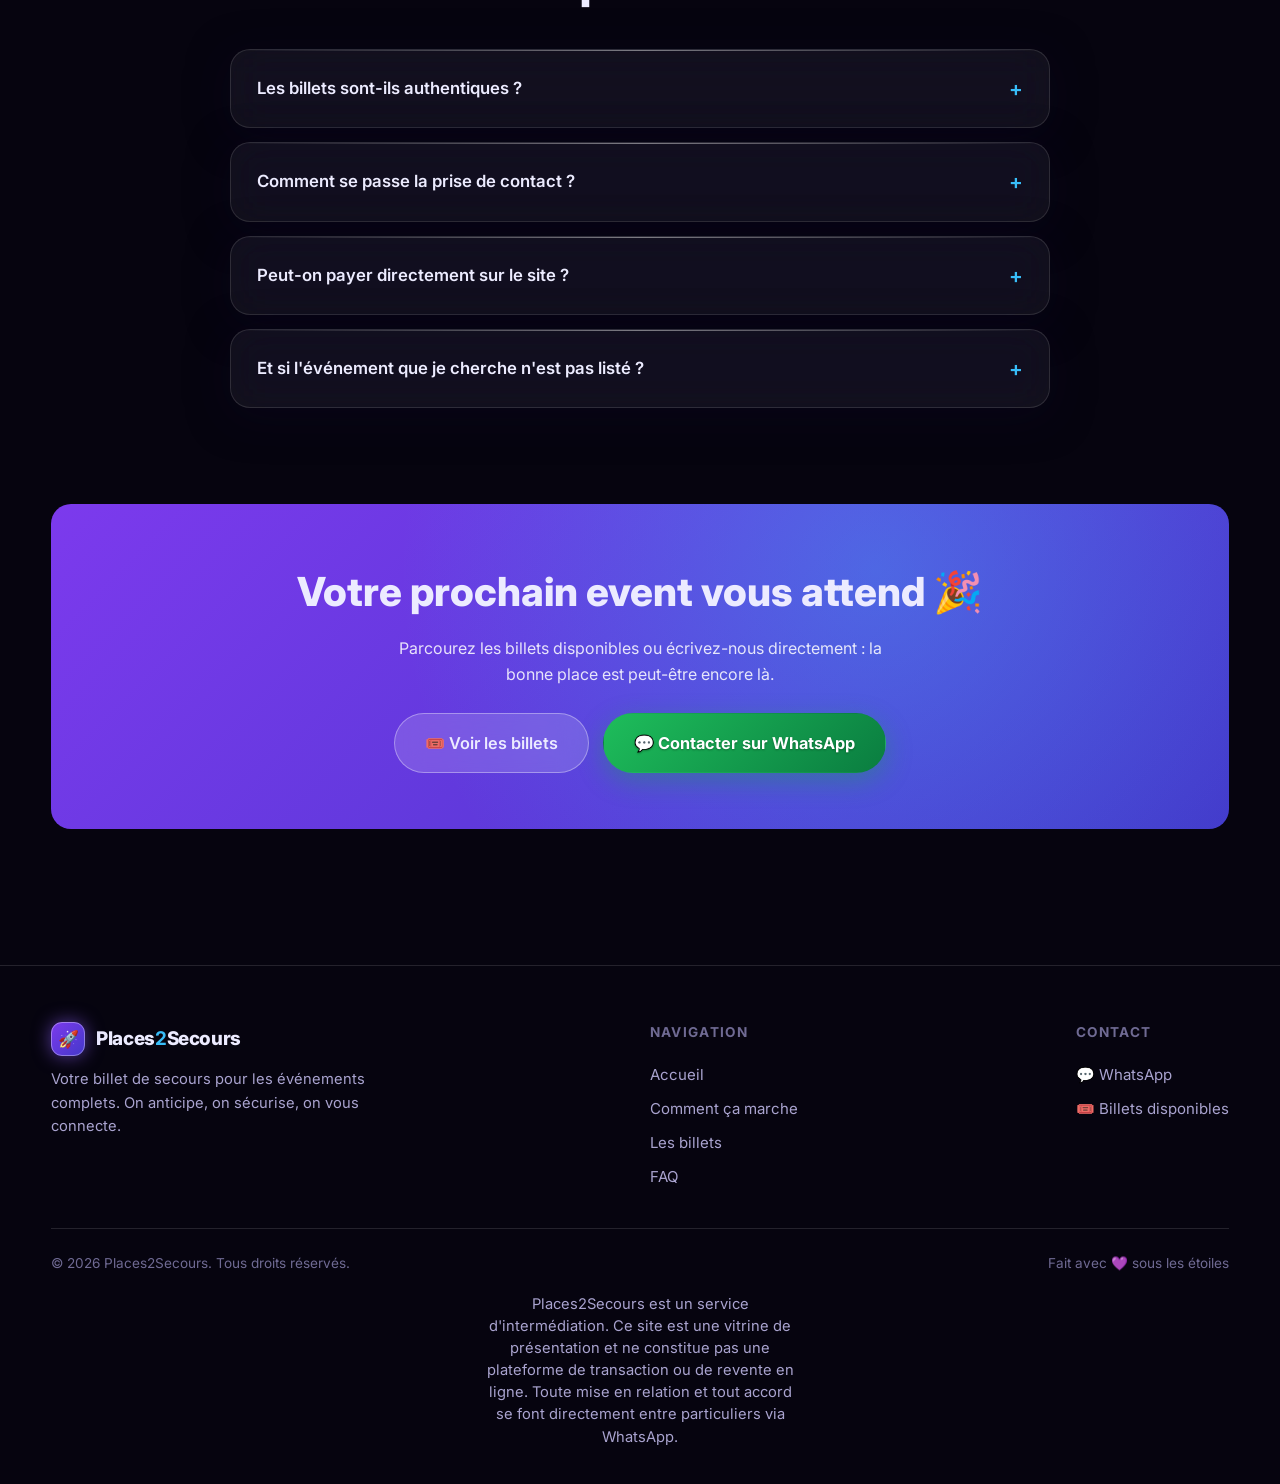
==== commit 861cc329: "Améliore la lisibilité du bouton WhatsApp du header - Vert foncé + texte blanc gras + ombre légère (" ====
--- a/index.html
+++ b/index.html
@@ -28,7 +28,7 @@
           <a href="#trust">Confiance</a>
           <a href="#faq">FAQ</a>
           <a href="billets.html">Les billets</a>
-          <a class="btn btn-whatsapp" data-wa="Bonjour Places2Secours, j'aimerais avoir des infos sur vos billets disponibles 🎟️" style="padding:9px 18px">WhatsApp</a>
+          <a class="btn btn-whatsapp" data-wa="Bonjour Places2Secours, j'aimerais avoir des infos sur vos billets disponibles 🎟️" style="padding:9px 18px">💬 WhatsApp</a>
         </nav>
         <button class="nav-toggle" aria-label="Menu">☰</button>
       </div>
--- a/css/style.css
+++ b/css/style.css
@@ -240,10 +240,13 @@
 .btn-glass:hover { background: var(--glass-bg-strong); border-color: rgba(255,255,255,0.25); }
 
 .btn-whatsapp {
-  background: linear-gradient(135deg, #25d366, #128c4a);
-  box-shadow: 0 8px 26px rgba(37, 211, 102, 0.35);
-}
-.btn-whatsapp:hover { box-shadow: 0 12px 34px rgba(37, 211, 102, 0.5); }
+  background: linear-gradient(135deg, #1ebd5b, #0a7d40);
+  color: #ffffff;
+  font-weight: 700;
+  text-shadow: 0 1px 2px rgba(0, 40, 15, 0.4);
+  box-shadow: 0 8px 26px rgba(20, 160, 80, 0.38);
+}
+.btn-whatsapp:hover { box-shadow: 0 12px 34px rgba(20, 160, 80, 0.55); }
 
 .btn-lg { padding: 16px 30px; font-size: 1.02rem; }
 
